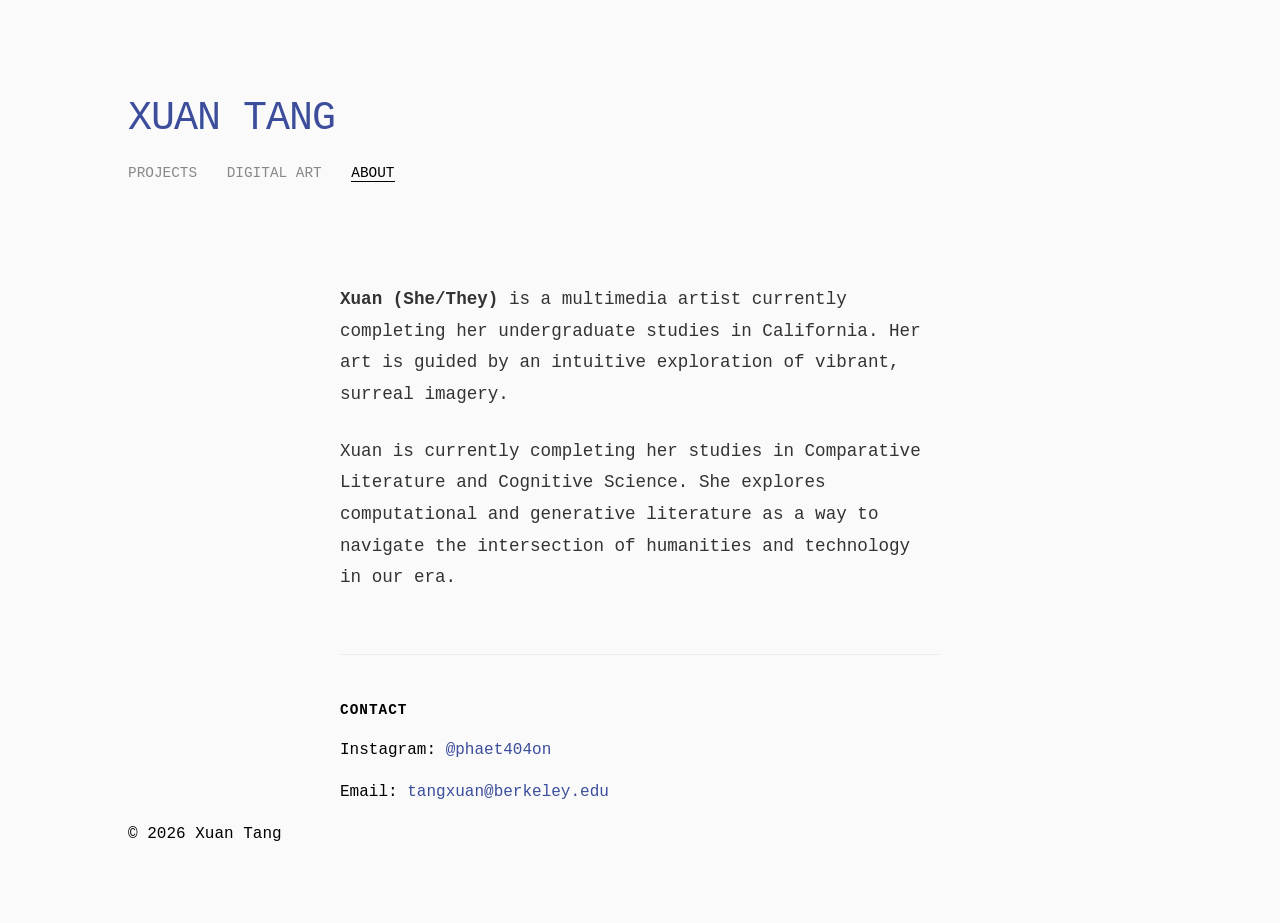
==== about.html @ e497cb69 "Change 'Prototypes' link to 'Projects' in about.html" ====
<!DOCTYPE html>
<html lang="en">
<head>
    <meta charset="UTF-8">
    <meta name="viewport" content="width=device-width, initial-scale=1.0">
    <title>Xuan Tang | About</title>
    <link rel="stylesheet" href="style.css">
</head>
<body>

    <header>
        <h1>XUAN TANG</h1>
        <nav>
            <a href="index.html">Projects</a>
            <a href="art.html">Digital Art</a>
            <a href="about.html" class="active">About</a>
        </nav>
    </header>

    <main class="about-container">
        <section class="bio">
            <p>
                <strong>Xuan (She/They)</strong> is a multimedia artist currently completing 
                her undergraduate studies in California. Her art is guided by an intuitive 
                exploration of vibrant, surreal imagery. 
            </p>
            <p>
                Xuan is currently completing her studies in Comparative Literature and Cognitive Science.
                She explores computational and generative literature as a way to
                navigate the intersection of humanities and technology in our era.
            </p>
        </section>

        <section class="contact">
            <h3>Contact</h3>
            <p>Instagram: <a href="https://instagram.com/phaet404on" target="_blank">@phaet404on</a></p>
            <p>Email: <a href="mailto:tangxuan@berkeley.edu">tangxuan@berkeley.edu</a></p>
        </section>
    </main>

    <footer>
        <p>© 2026 Xuan Tang</p>
    </footer>

</body>
</html>
---- style.css ----
/* Typography & Reset */
* { box-sizing: border-box; }
body {
    font-family: "Courier Prime", "Courier New", monospace; /* For a 'typewritten' generative feel */
    background-color: #fafafa;
    margin: 0;
    padding: 60px 10%;
    line-height: 1.6;
}

header h1 {
    font-size: 2.5rem;
    font-weight: 400;
    color: #3b4d9b; /* That specific blue from your reference image */
    margin-bottom: 10px;
    letter-spacing: -1px;
}

nav { margin-bottom: 60px; }
nav a {
    text-decoration: none;
    color: #888;
    margin-right: 20px;
    font-size: 0.9rem;
    text-transform: uppercase;
}
nav a.active { color: #000; border-bottom: 1px solid #000; }

/* The Grid */
.grid {
    display: grid;
    grid-template-columns: repeat(3, 1fr); /* 3 columns like the image */
    gap: 40px;
}

.grid-item {
    text-decoration: none;
    color: #333;
}

.image-container {
    width: 100%;
    aspect-ratio: 1 / 1;
    overflow: hidden;
    background-color: #eee;
    margin-bottom: 15px;
}

.image-container img {
    width: 100%;
    height: 100%;
    object-fit: cover;
    filter: grayscale(20%); /* Optional: gives a cohesive look to different projects */
    transition: transform 0.3s ease;
}

.grid-item:hover img { transform: scale(1.05); }

.grid-item h3 {
    font-size: 1rem;
    margin: 0;
    text-transform: uppercase;
    font-weight: bold;
}

.grid-item p {
    font-size: 0.85rem;
    color: #666;
    margin: 5px 0 0 0;
}

/* Mobile Responsive */
@media (max-width: 900px) {
    .grid { grid-template-columns: repeat(2, 1fr); }
}
@media (max-width: 600px) {
    .grid { grid-template-columns: 1fr; }
}

/* Art Card Styling */
.art-card {
    cursor: pointer; /* Shows the user they can click it */
}

/* Lightbox Background */
.lightbox {
    display: none; /* Hidden by default */
    position: fixed;
    z-index: 1000;
    left: 0;
    top: 0;
    width: 100%;
    height: 100%;
    background-color: rgba(255, 255, 255, 0.95); /* White overlay to match the aesthetic */
    justify-content: center;
    align-items: center;
}

/* The Image inside the Lightbox */
.lightbox-content {
    max-width: 90%;
    max-height: 80%;
    box-shadow: 0 0 20px rgba(0,0,0,0.1);
}

/* Close Button */
.close {
    position: absolute;
    top: 30px;
    right: 40px;
    font-size: 40px;
    font-weight: 200;
    cursor: pointer;
    color: #333;
}
/* About Page Specifics */
.about-container {
    max-width: 600px; /* Keeps text readable and centered */
    margin: 0 auto;
    padding-top: 20px;
}

.bio p {
    font-size: 1.1rem;
    margin-bottom: 25px;
    color: #333;
    line-height: 1.8;
}

.contact {
    margin-top: 60px;
    border-top: 1px solid #eee;
    padding-top: 30px;
}

.contact h3 {
    text-transform: uppercase;
    font-size: 0.9rem;
    letter-spacing: 1px;
    margin-bottom: 15px;
}

.contact a {
    color: #3b4d9b;
    text-decoration: none;
    border-bottom: 1px solid transparent;
    transition: border-color 0.3s;
}

.contact a:hover {
    border-bottom: 1px solid #3b4d9b;
}
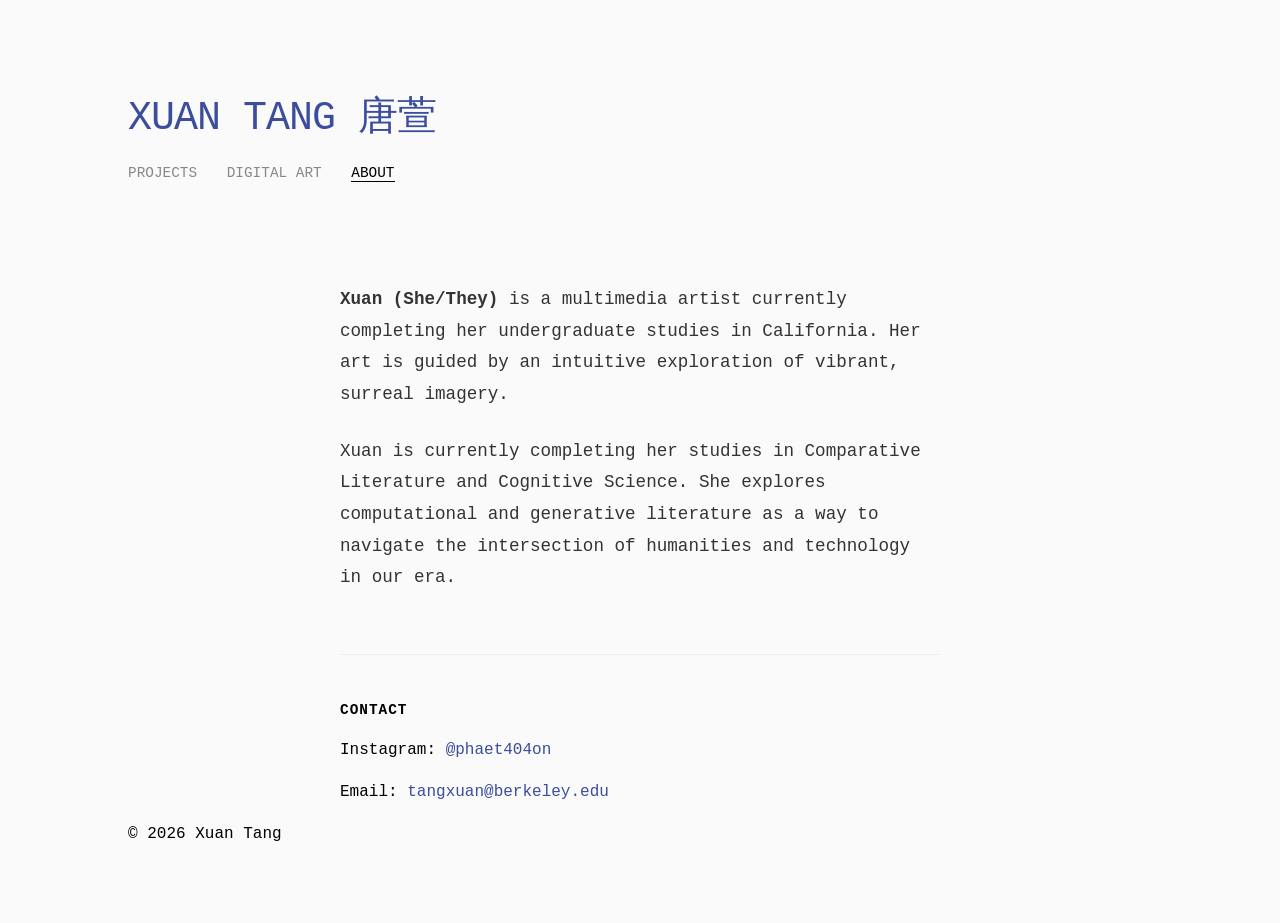
==== commit 617b7bc5: "Update header to include Chinese characters" ====
--- a/about.html
+++ b/about.html
@@ -9,7 +9,7 @@
 <body>
 
     <header>
-        <h1>XUAN TANG</h1>
+        <h1>XUAN TANG 唐萱</h1>
         <nav>
             <a href="index.html">Projects</a>
             <a href="art.html">Digital Art</a>
@@ -35,6 +35,10 @@
             <h3>Contact</h3>
             <p>Instagram: <a href="https://instagram.com/phaet404on" target="_blank">@phaet404on</a></p>
             <p>Email: <a href="mailto:tangxuan@berkeley.edu">tangxuan@berkeley.edu</a></p>
+
+
+
+
         </section>
     </main>
 
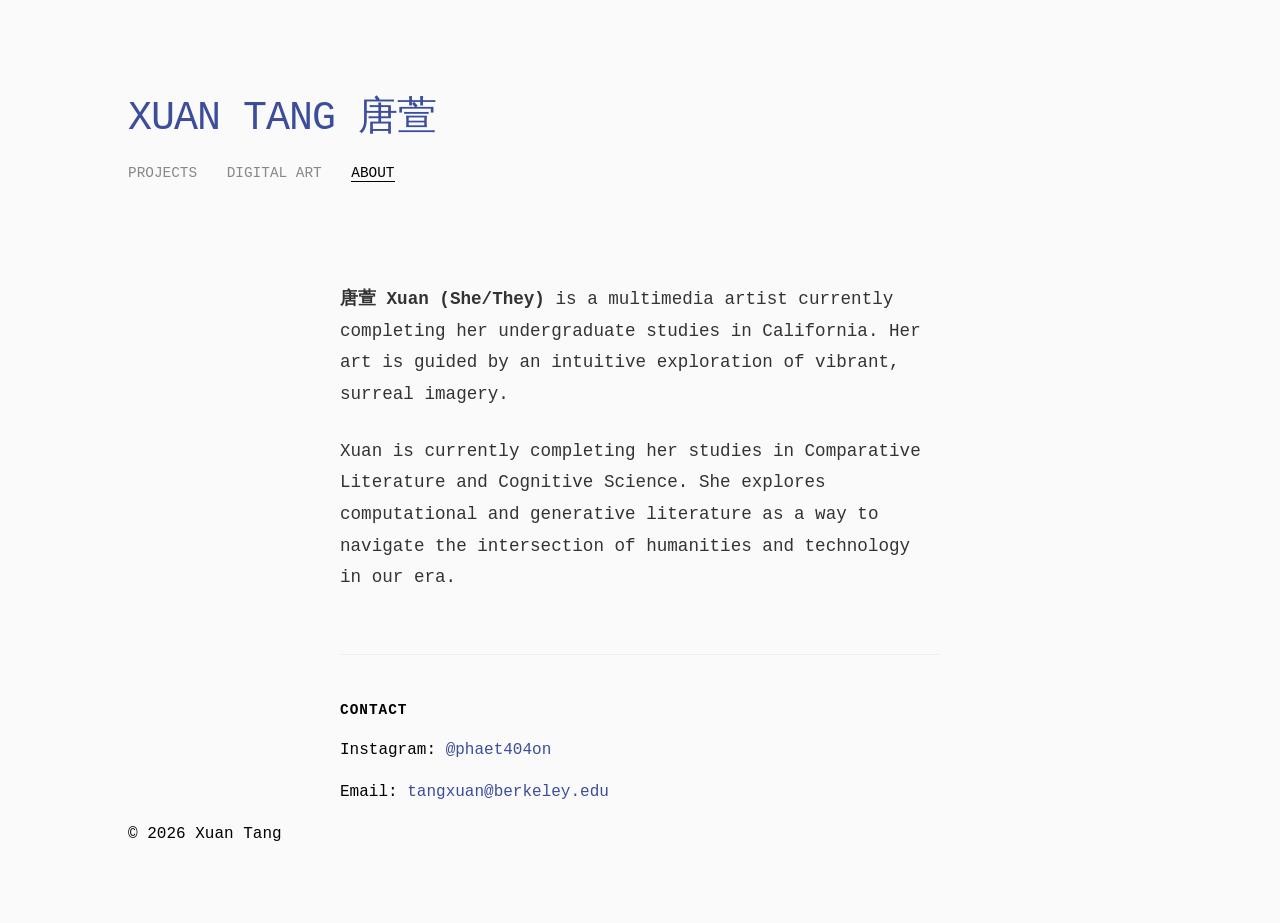
==== commit 1dddc1e3: "Update about.html" ====
--- a/about.html
+++ b/about.html
@@ -20,7 +20,7 @@
     <main class="about-container">
         <section class="bio">
             <p>
-                <strong>Xuan (She/They)</strong> is a multimedia artist currently completing 
+                <strong>唐萱 Xuan (She/They)</strong> is a multimedia artist currently completing 
                 her undergraduate studies in California. Her art is guided by an intuitive 
                 exploration of vibrant, surreal imagery. 
             </p>
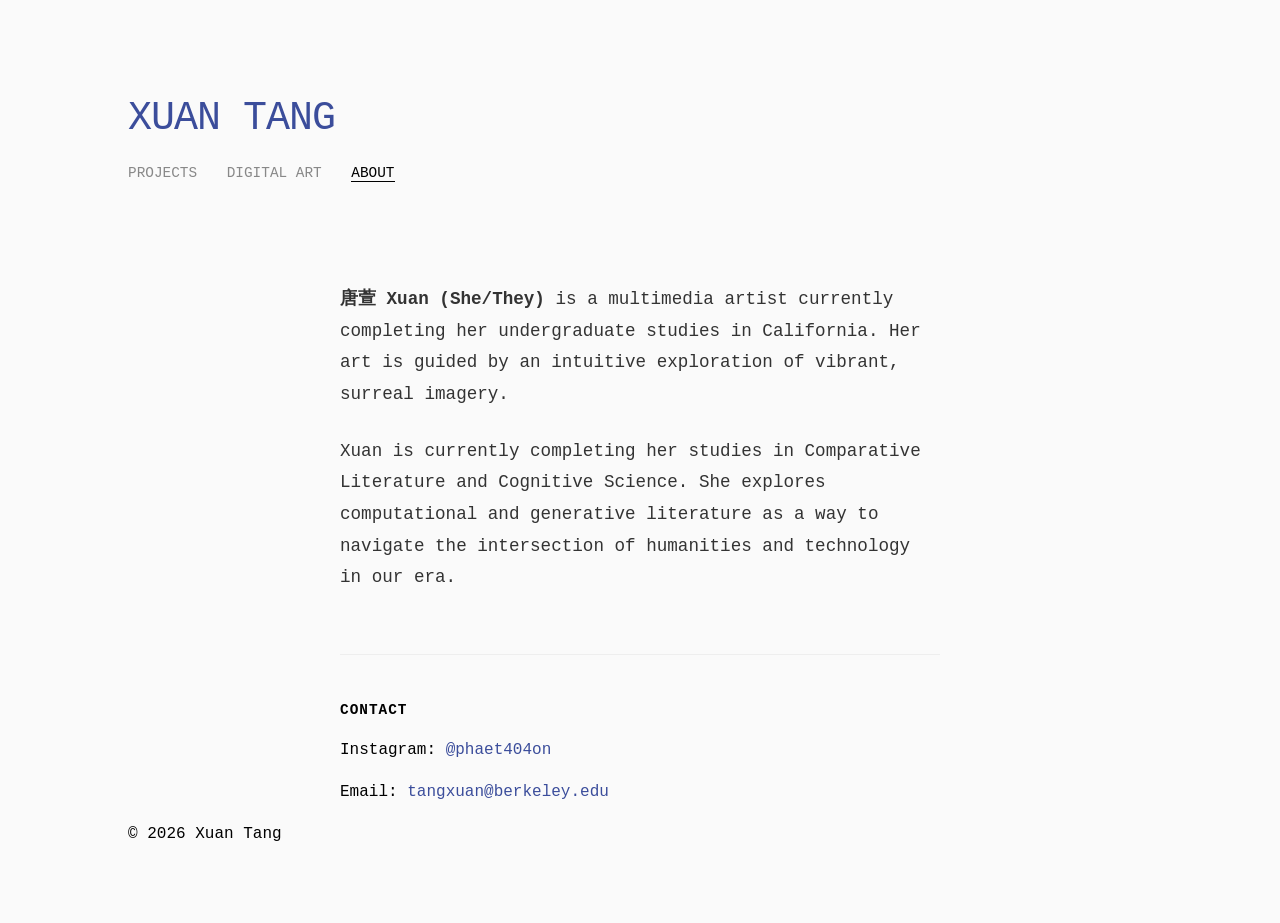
==== commit b3915544: "Update about.html" ====
--- a/about.html
+++ b/about.html
@@ -9,7 +9,7 @@
 <body>
 
     <header>
-        <h1>XUAN TANG 唐萱</h1>
+        <h1>XUAN TANG</h1>
         <nav>
             <a href="index.html">Projects</a>
             <a href="art.html">Digital Art</a>
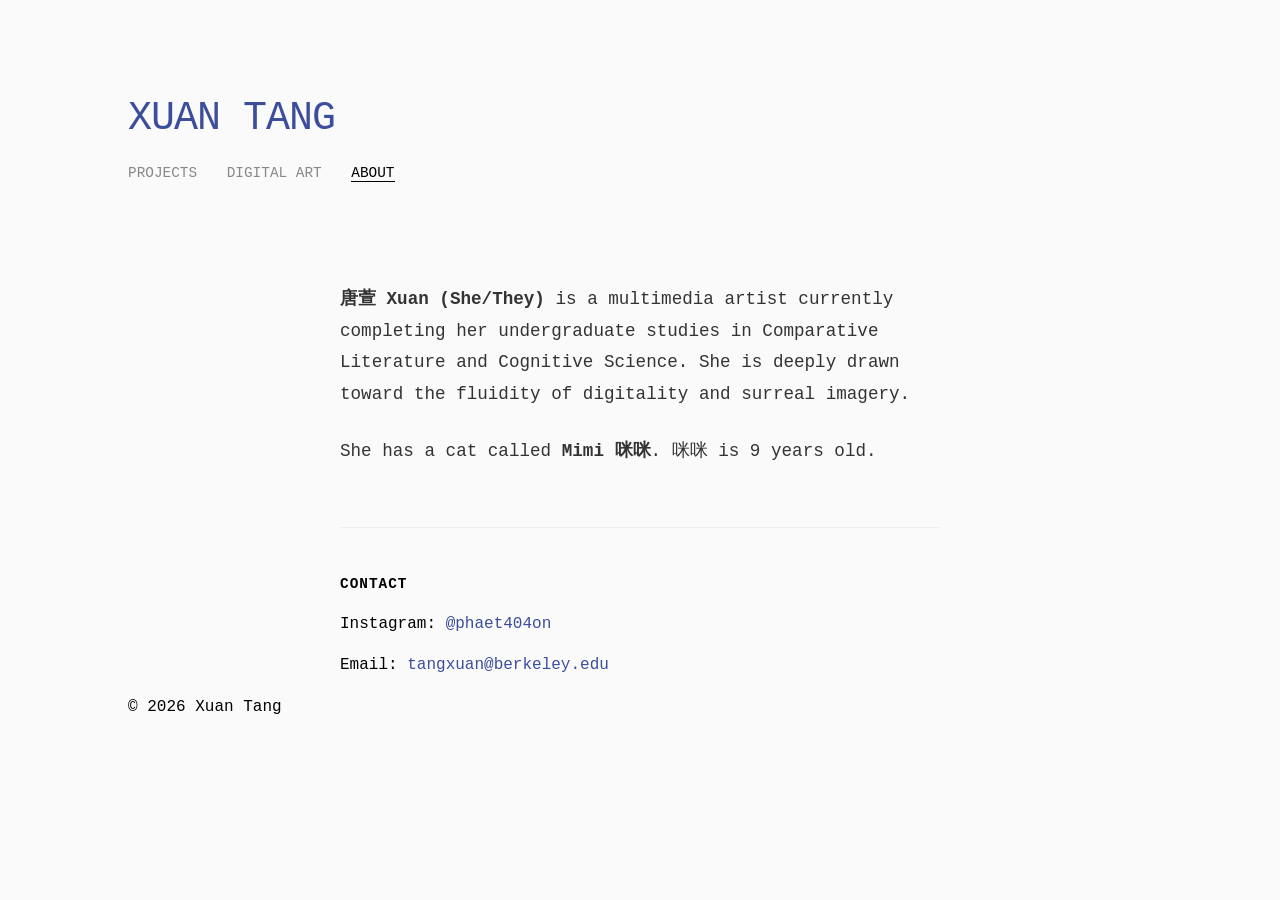
==== commit c19a7fe1: "Update about.html" ====
--- a/about.html
+++ b/about.html
@@ -21,13 +21,11 @@
         <section class="bio">
             <p>
                 <strong>唐萱 Xuan (She/They)</strong> is a multimedia artist currently completing 
-                her undergraduate studies in California. Her art is guided by an intuitive 
-                exploration of vibrant, surreal imagery. 
+                her undergraduate studies in Comparative Literature and Cognitive Science. 
+                She is deeply drawn toward the fluidity of digitality and surreal imagery.
             </p>
             <p>
-                Xuan is currently completing her studies in Comparative Literature and Cognitive Science.
-                She explores computational and generative literature as a way to
-                navigate the intersection of humanities and technology in our era.
+                She has a cat called <strong>Mimi 咪咪</strong>. 咪咪 is 9 years old.
             </p>
         </section>
 
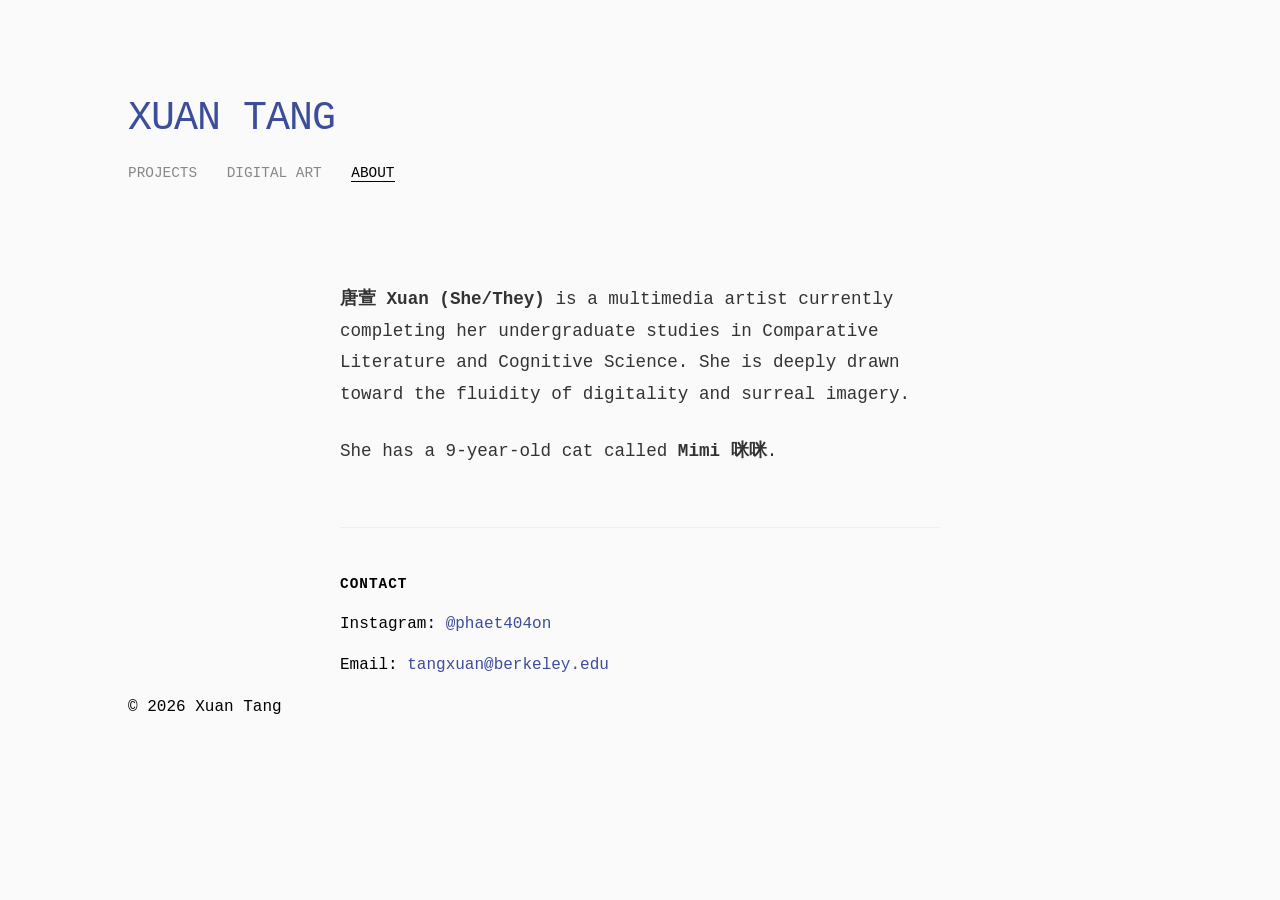
==== commit c4ef0ad5: "Update about.html" ====
--- a/about.html
+++ b/about.html
@@ -25,7 +25,7 @@
                 She is deeply drawn toward the fluidity of digitality and surreal imagery.
             </p>
             <p>
-                She has a cat called <strong>Mimi 咪咪</strong>. 咪咪 is 9 years old.
+                She has a 9-year-old cat called <strong>Mimi 咪咪</strong>.
             </p>
         </section>
 
@@ -33,6 +33,7 @@
             <h3>Contact</h3>
             <p>Instagram: <a href="https://instagram.com/phaet404on" target="_blank">@phaet404on</a></p>
             <p>Email: <a href="mailto:tangxuan@berkeley.edu">tangxuan@berkeley.edu</a></p>
+            <p></p><p></p><p></p>
 
 
 
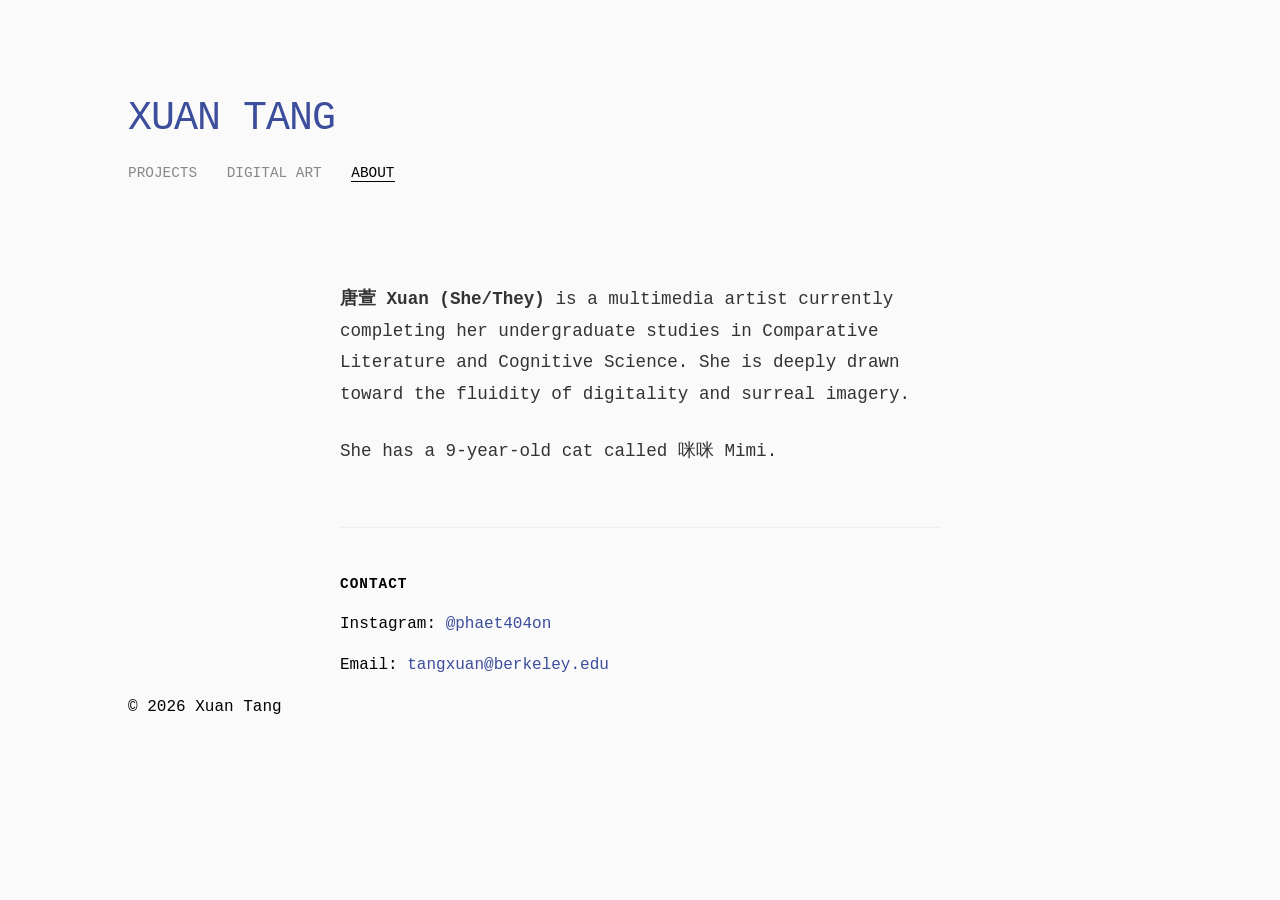
==== commit 2097cebd: "Update about.html" ====
--- a/about.html
+++ b/about.html
@@ -25,7 +25,7 @@
                 She is deeply drawn toward the fluidity of digitality and surreal imagery.
             </p>
             <p>
-                She has a 9-year-old cat called <strong>Mimi 咪咪</strong>.
+                She has a 9-year-old cat called 咪咪 Mimi.
             </p>
         </section>
 
@@ -33,7 +33,12 @@
             <h3>Contact</h3>
             <p>Instagram: <a href="https://instagram.com/phaet404on" target="_blank">@phaet404on</a></p>
             <p>Email: <a href="mailto:tangxuan@berkeley.edu">tangxuan@berkeley.edu</a></p>
-            <p></p><p></p><p></p>
+            <p>
+            </p>
+            <p>
+            </p>
+            <p>
+            </p>
 
 
 
